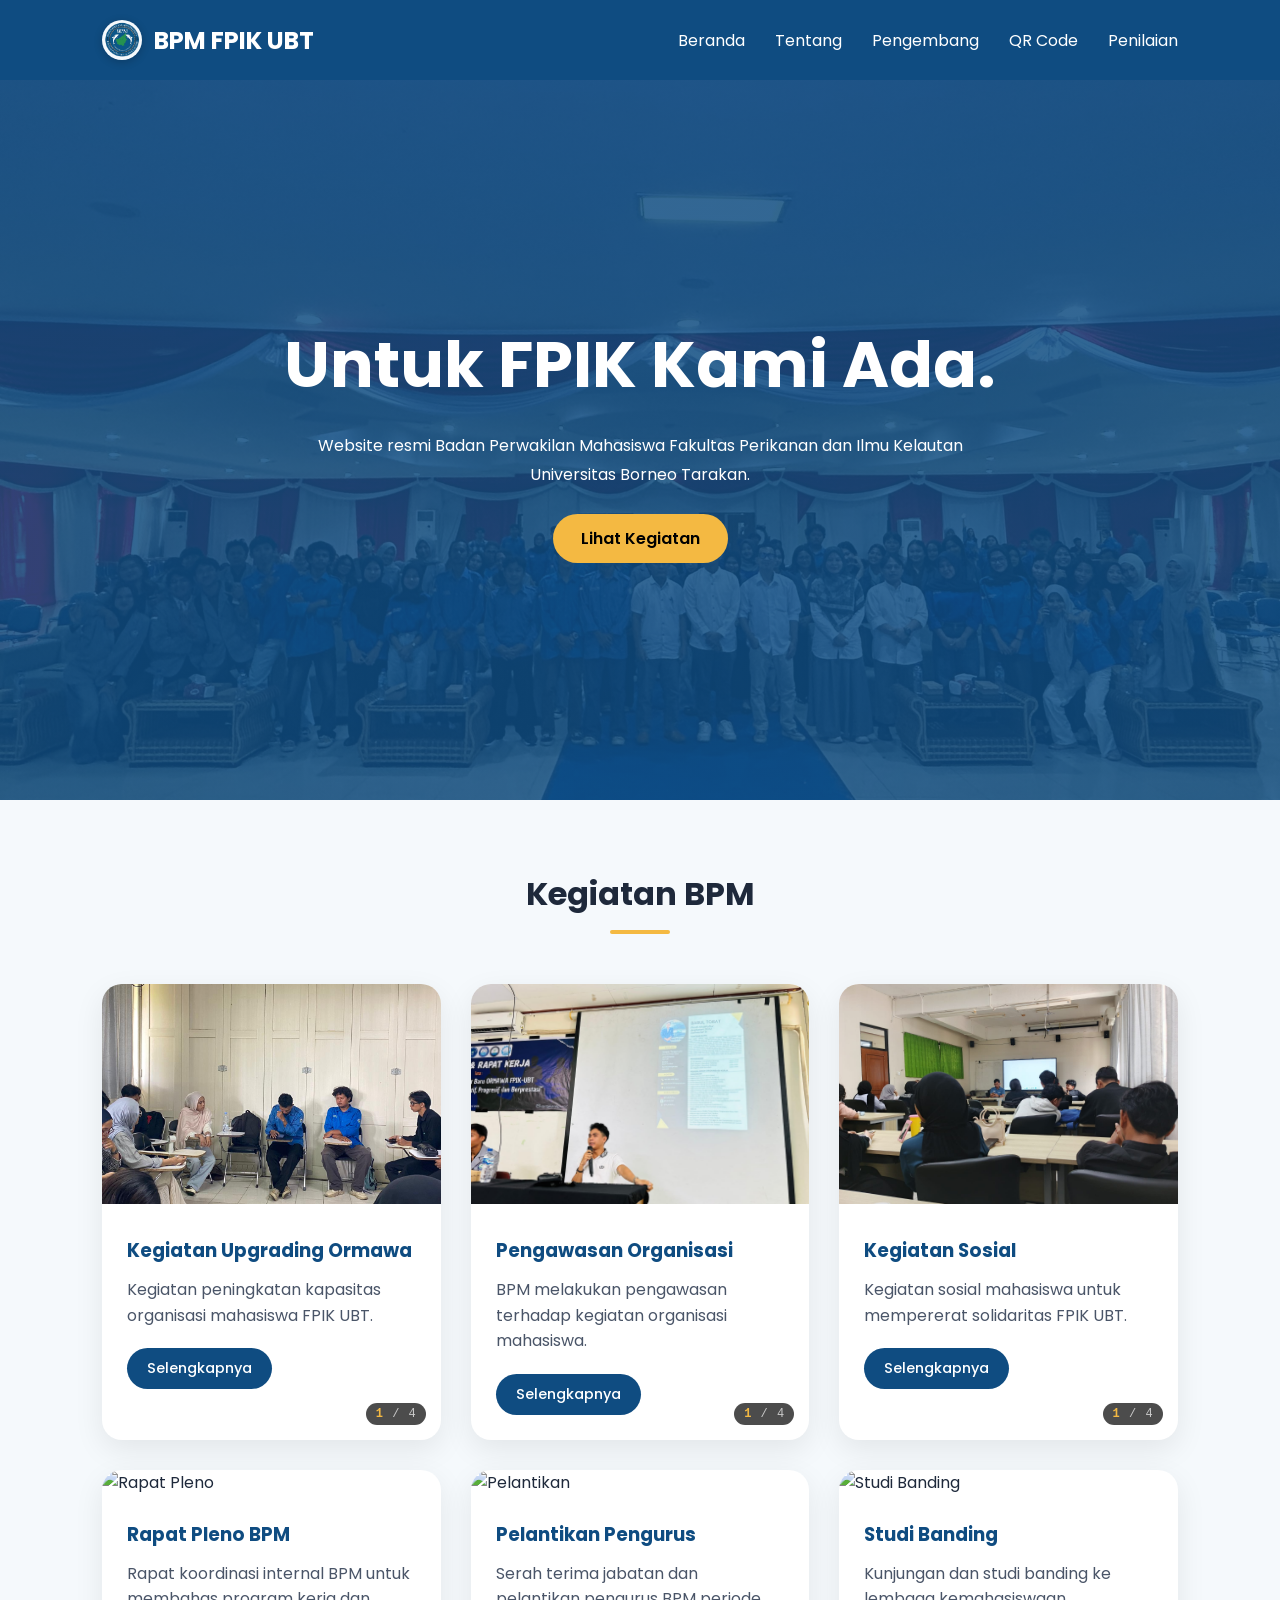
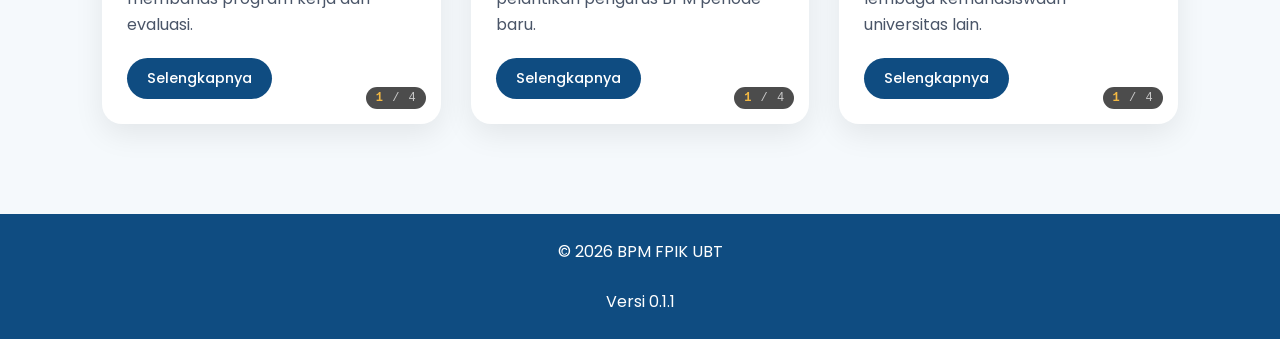
==== index.html @ 693a1daf "Add files via upload" ====
<!DOCTYPE html>
<html lang="id">
<head>
<meta charset="UTF-8">
<meta name="viewport" content="width=device-width, initial-scale=1.0">
<title>BPM FPIK UBT | Beranda</title>
<link rel="stylesheet" href="asset/style.css">
<link rel="stylesheet" href="asset/card-gallery.css">
<link rel="icon" href="image/logo-bpm.png">
<link href="https://fonts.googleapis.com/css2?family=Poppins:wght@300;400;500;600;700&display=swap" rel="stylesheet">
</head>
<body>

<nav class="navbar">
<div class="logo-area">
    <div class="logo-wrapper">
        <div class="logo-icon">
            <img src="asset/image-asset/logo-bpm.png" alt="Logo BPM" onerror="this.src='https://via.placeholder.com/40x40?text=BPM'">
        </div>
        <h1>BPM FPIK UBT</h1>
    </div>
</div>
<div class="nav-menu">
<a href="index.html">Beranda</a>
<a href="html/about.html">Tentang</a>
<a href="html/author.html">Pengembang</a>
<a href="qr-generator.html">QR Code</a>
<a href="html/penilaian.html">Penilaian</a>
</div>
</nav>

<header class="hero">
<div class="hero-content">
<h2>Untuk FPIK Kami Ada.</h2>
<p>Website resmi Badan Perwakilan Mahasiswa Fakultas Perikanan dan Ilmu Kelautan Universitas Borneo Tarakan.</p>
<a href="#kegiatan" class="btn">Lihat Kegiatan</a>
</div>
</header>

<section class="section" id="kegiatan">
<h2 class="section-title">Kegiatan BPM</h2>
<div class="card-container">

<!-- Card 1 - Upgrading Ormawa -->
<div class="gallery-card" data-card-id="0" data-auto-slide="3000">
    <img src="asset/image-asset/mas-kardi-dkk.jpeg" class="card-img" alt="Upgrading" id="card-img-0">
    <div class="card-content">
        <h3>Kegiatan Upgrading Ormawa</h3>
        <p>Kegiatan peningkatan kapasitas organisasi mahasiswa FPIK UBT.</p>
        <div class="image-counter">
            <span class="counter-current" id="counter-current-0">1</span>
            <span class="counter-sep">/</span>
            <span class="counter-total" id="counter-total-0">4</span>
        </div>
        <button class="card-btn" onclick="openModal('aspirasi')">Selengkapnya</button>
    </div>
</div>

<!-- Card 2 - Pengawasan Organisasi -->
<div class="gallery-card" data-card-id="1" data-auto-slide="3000">
    <img src="asset/image-asset/img-pengawasan.jpeg" class="card-img" alt="Pengawasan" id="card-img-1">
    <div class="card-content">
        <h3>Pengawasan Organisasi</h3>
        <p>BPM melakukan pengawasan terhadap kegiatan organisasi mahasiswa.</p>
        <div class="image-counter">
            <span class="counter-current" id="counter-current-1">1</span>
            <span class="counter-sep">/</span>
            <span class="counter-total" id="counter-total-1">4</span>
        </div>
        <button class="card-btn" onclick="openModal('pengawasan')">Selengkapnya</button>
    </div>
</div>

<!-- Card 3 - Kegiatan Sosial -->
<div class="gallery-card" data-card-id="2" data-auto-slide="3000">
    <img src="asset/image-asset/sosial-sop.jpeg" class="card-img" alt="Sosial" id="card-img-2">
    <div class="card-content">
        <h3>Kegiatan Sosial</h3>
        <p>Kegiatan sosial mahasiswa untuk mempererat solidaritas FPIK UBT.</p>
        <div class="image-counter">
            <span class="counter-current" id="counter-current-2">1</span>
            <span class="counter-sep">/</span>
            <span class="counter-total" id="counter-total-2">4</span>
        </div>
        <button class="card-btn" onclick="openModal('sosial')">Selengkapnya</button>
    </div>
</div>

<!-- Card 4 - Rapat Pleno BPM -->
<div class="gallery-card" data-card-id="3" data-auto-slide="3000">
    <img src="https://picsum.photos/id/42/500/300" class="card-img" alt="Rapat Pleno" id="card-img-3">
    <div class="card-content">
        <h3>Rapat Pleno BPM</h3>
        <p>Rapat koordinasi internal BPM untuk membahas program kerja dan evaluasi.</p>
        <div class="image-counter">
            <span class="counter-current" id="counter-current-3">1</span>
            <span class="counter-sep">/</span>
            <span class="counter-total" id="counter-total-3">4</span>
        </div>
        <button class="card-btn" onclick="openModal('rapat')">Selengkapnya</button>
    </div>
</div>

<!-- Card 5 - Pelantikan Pengurus -->
<div class="gallery-card" data-card-id="4" data-auto-slide="3000">
    <img src="https://picsum.photos/id/100/500/300" class="card-img" alt="Pelantikan" id="card-img-4">
    <div class="card-content">
        <h3>Pelantikan Pengurus</h3>
        <p>Serah terima jabatan dan pelantikan pengurus BPM periode baru.</p>
        <div class="image-counter">
            <span class="counter-current" id="counter-current-4">1</span>
            <span class="counter-sep">/</span>
            <span class="counter-total" id="counter-total-4">4</span>
        </div>
        <button class="card-btn" onclick="openModal('pelantikan')">Selengkapnya</button>
    </div>
</div>

<!-- Card 6 - Studi Banding -->
<div class="gallery-card" data-card-id="5" data-auto-slide="3000">
    <img src="https://picsum.photos/id/91/500/300" class="card-img" alt="Studi Banding" id="card-img-5">
    <div class="card-content">
        <h3>Studi Banding</h3>
        <p>Kunjungan dan studi banding ke lembaga kemahasiswaan universitas lain.</p>
        <div class="image-counter">
            <span class="counter-current" id="counter-current-5">1</span>
            <span class="counter-sep">/</span>
            <span class="counter-total" id="counter-total-5">4</span>
        </div>
        <button class="card-btn" onclick="openModal('studi')">Selengkapnya</button>
    </div>
</div>

</div>
</section>

<!-- Modal Popup dengan Gallery -->
<div id="myModal" class="modal">
<div class="modal-content modal-large">
    <span class="close" onclick="closeModal()">&times;</span>
    <div id="modal-body">
        <div class="modal-gallery-container">
            <button class="modal-nav prev" onclick="changeModalImage(-1)">❮</button>
            <img id="modal-main-img" src="" alt="Gallery Image">
            <button class="modal-nav next" onclick="changeModalImage(1)">❯</button>
            <div class="modal-counter">
                <span id="modal-counter-current">1</span> / <span id="modal-counter-total">1</span>
            </div>
            <div class="modal-thumbnails" id="modal-thumbnails"></div>
        </div>
        <div id="modal-description"></div>
    </div>
</div>
</div>

<footer>
<p>© 2026 BPM FPIK UBT</p>
<br><p>Versi 0.1.1</p>
</footer>

<script>
// ========== ARRAY GAMBAR UNTUK SETIAP KEGIATAN ==========
const kegiatanImages = {
    0: {
        title: 'Kegiatan Upgrading Ormawa',
        images: [
            'asset/image-asset/mas-kardi-dkk.jpeg',
            'asset/image-asset/img-pwsn.jpeg',
            'https://picsum.photos/id/20/500/300',
            'https://picsum.photos/id/21/500/300'
        ],
        deskripsi: 'BPM melaksanakan tugas sebagai pengawasan di kegiatan upgrading yang dilaksanakan oleh ormawa BEM FPIK UBT, pada hari Sabtu, 11 April 2026 di ruangan 303 dan 304 lantai 3 FPIK UBT.',
        tujuan: 'Meningkatkan kapasitas, kualitas, dan profesionalisme pengurus ORMAWA FPIK UBT.',
        kontak: 'Email: bpmfpikubt9@gmail.com'
    },
    1: {
        title: 'Pengawasan Organisasi Mahasiswa',
        images: [
            'asset/image-asset/img-pengawasan.jpeg',
            'asset/image-asset/sosial-ra.jpeg',
            'asset/image-asset/upgrading-image.jpeg',
            'asset/image-asset/sosial-sop.jpeg'
        ],
        deskripsi: 'BPM melaksanakan tugasnya sebagai pengawas kebijakan antar ORMAWA, dalam setiap kegiatan sehingga dapat di evaluasi atau memperbaiki kinerja kedepannya (Sukardi, S.Pi., 2026) ',
        tujuan: 'Memastikan transparansi anggaran dan mengawasi program kerja.',
        kontak: 'Email: bpmfpikubt9@gmail.com'
    },
    2: {
        title: 'Kegiatan Sosial Mahasiswa',
        images: [
            'asset/image-asset/sosial-sop.jpeg',
            'asset/image-asset/img-pwsn.jpeg',
            'https://picsum.photos/id/30/500/300',
            'https://picsum.photos/id/31/500/300'
        ],
        deskripsi: 'Kegiatan sosial yang diselenggarakan BPM bersama seluruh elemen FPIK UBT.',
        tujuan: 'Mempererat solidaritas dan kepedulian sosial mahasiswa.',
        kontak: 'Email: bpmfpikubt9@gmail.com'
    },
    3: {
        title: 'Rapat Pleno BPM',
        images: [
            'https://picsum.photos/id/42/500/300',
            'https://picsum.photos/id/43/500/300',
            'https://picsum.photos/id/44/500/300',
            'https://picsum.photos/id/45/500/300'
        ],
        deskripsi: 'Rapat pleno merupakan forum tertinggi BPM yang dihadiri oleh seluruh komisioner.',
        tujuan: 'Membahas program kerja, evaluasi kinerja, dan pengambilan keputusan strategis.',
        kontak: 'Email: bpmfpikubt9@gmail.com'
    },
    4: {
        title: 'Pelantikan Pengurus BPM',
        images: [
            'https://picsum.photos/id/100/500/300',
            'https://picsum.photos/id/101/500/300',
            'https://picsum.photos/id/102/500/300',
            'https://picsum.photos/id/103/500/300'
        ],
        deskripsi: 'Acara serah terima jabatan dan pelantikan pengurus BPM FPIK UBT periode baru.',
        tujuan: 'Resmi menyerahkan amanah kepengurusan dan memperkenalkan pengurus baru.',
        kontak: 'Email: bpmfpikubt9@gmail.com'
    },
    5: {
        title: 'Studi Banding BPM',
        images: [
            'https://picsum.photos/id/91/500/300',
            'https://picsum.photos/id/92/500/300',
            'https://picsum.photos/id/93/500/300',
            'https://picsum.photos/id/94/500/300'
        ],
        deskripsi: 'Kunjungan dan studi banding BPM FPIK UBT ke lembaga kemahasiswaan di universitas lain.',
        tujuan: 'Berbagi pengalaman dan best practice dalam pengelolaan organisasi.',
        kontak: 'Email: bpmfpikubt9@gmail.com'
    }
};

// State untuk setiap card
let currentImageIndex = {0: 0, 1: 0, 2: 0, 3: 0, 4: 0, 5: 0};
let autoSlideIntervals = {0: null, 1: null, 2: null, 3: null, 4: null, 5: null};
let isHovering = {0: false, 1: false, 2: false, 3: false, 4: false, 5: false};

// State untuk modal
let currentModalCardId = 0;
let currentModalImageIndex = 0;

// Inisialisasi counter total
for (let i = 0; i < 6; i++) {
    const totalSpan = document.getElementById(`counter-total-${i}`);
    if (totalSpan && kegiatanImages[i]) {
        totalSpan.textContent = kegiatanImages[i].images.length;
    }
}

// Fungsi mengganti gambar card
function changeCardImage(cardId, direction) {
    const images = kegiatanImages[cardId].images;
    if (!images) return;
    
    if (direction === 'next') {
        currentImageIndex[cardId] = (currentImageIndex[cardId] + 1) % images.length;
    } else {
        currentImageIndex[cardId] = (currentImageIndex[cardId] - 1 + images.length) % images.length;
    }
    
    const imgElement = document.getElementById(`card-img-${cardId}`);
    const counterCurrent = document.getElementById(`counter-current-${cardId}`);
    
    if (imgElement) {
        imgElement.classList.add('card-img-changing');
        setTimeout(() => {
            imgElement.src = images[currentImageIndex[cardId]];
        }, 50);
        setTimeout(() => {
            imgElement.classList.remove('card-img-changing');
        }, 300);
    }
    
    if (counterCurrent) {
        counterCurrent.textContent = currentImageIndex[cardId] + 1;
    }
}

// Fungsi auto slide
function startAutoSlide(cardId) {
    if (autoSlideIntervals[cardId]) clearInterval(autoSlideIntervals[cardId]);
    autoSlideIntervals[cardId] = setInterval(() => {
        if (!isHovering[cardId]) {
            changeCardImage(cardId, 'next');
        }
    }, 3000);
}

function stopAutoSlide(cardId) {
    if (autoSlideIntervals[cardId]) {
        clearInterval(autoSlideIntervals[cardId]);
        autoSlideIntervals[cardId] = null;
    }
}

// Event listener untuk setiap card
document.querySelectorAll('.gallery-card').forEach((card, idx) => {
    let clickTimeout;
    
    // Auto slide saat hover
    card.addEventListener('mouseenter', () => {
        isHovering[idx] = true;
        stopAutoSlide(idx);
        startAutoSlide(idx);
    });
    
    card.addEventListener('mouseleave', () => {
        isHovering[idx] = false;
    });
    
    // Klik untuk ganti gambar manual
    card.addEventListener('click', (e) => {
        if (e.target.classList.contains('card-btn')) return;
        
        const rect = card.getBoundingClientRect();
        const clickX = e.clientX - rect.left;
        const cardWidth = rect.width;
        
        if (clickX < cardWidth / 3) {
            changeCardImage(idx, 'prev');
        } else if (clickX > (cardWidth * 2 / 3)) {
            changeCardImage(idx, 'next');
        } else {
            if (clickTimeout) {
                clearTimeout(clickTimeout);
                clickTimeout = null;
                if (currentImageIndex[idx] !== 0) {
                    currentImageIndex[idx] = 0;
                    const imgElement = document.getElementById(`card-img-${idx}`);
                    const counterCurrent = document.getElementById(`counter-current-${idx}`);
                    if (imgElement) {
                        imgElement.classList.add('card-img-changing');
                        setTimeout(() => {
                            imgElement.src = kegiatanImages[idx].images[0];
                        }, 50);
                        setTimeout(() => {
                            imgElement.classList.remove('card-img-changing');
                        }, 300);
                    }
                    if (counterCurrent) counterCurrent.textContent = '1';
                }
            } else {
                clickTimeout = setTimeout(() => { clickTimeout = null; }, 250);
            }
        }
    });
    
    // Start auto slide
    startAutoSlide(idx);
});

// ========== FUNGSI MODAL DENGAN GALLERY ==========
let currentModalData = null;

function openModal(type) {
    let cardId = -1;
    if (type === 'aspirasi') cardId = 0;
    else if (type === 'pengawasan') cardId = 1;
    else if (type === 'sosial') cardId = 2;
    else if (type === 'rapat') cardId = 3;
    else if (type === 'pelantikan') cardId = 4;
    else if (type === 'studi') cardId = 5;
    
    if (cardId === -1) return;
    
    currentModalCardId = cardId;
    currentModalData = kegiatanImages[cardId];
    currentModalImageIndex = currentImageIndex[cardId];
    
    updateModalContent();
    
    const modal = document.getElementById("myModal");
    modal.style.display = "block";
    document.body.style.overflow = "hidden";
}

function updateModalContent() {
    if (!currentModalData) return;
    
    const mainImg = document.getElementById('modal-main-img'); 
    const counterCurrent = document.getElementById('modal-counter-current');
    const counterTotal = document.getElementById('modal-counter-total');
    const descriptionDiv = document.getElementById('modal-description');
    const thumbnailsDiv = document.getElementById('modal-thumbnails');
    
    // Update gambar utama
    mainImg.src = currentModalData.images[currentModalImageIndex];
    
    // Update counter
    counterCurrent.textContent = currentModalImageIndex + 1;
    counterTotal.textContent = currentModalData.images.length;
    
    // Update deskripsi
    descriptionDiv.innerHTML = `
        <h2 style="color:#0F4C81; margin-bottom:20px;">${currentModalData.title}</h2>
        <h3 style="color:#1B9AAA; margin-bottom:10px;">Deskripsi Kegiatan</h3>
        <p style="line-height:1.8; margin-bottom:20px;">${currentModalData.deskripsi}</p>
        <h3 style="color:#1B9AAA; margin-bottom:10px;">Tujuan Kegiatan</h3>
        <p style="line-height:1.8; margin-bottom:20px;">${currentModalData.tujuan}</p>
        <h3 style="color:#1B9AAA; margin-bottom:10px;">Kontak</h3>
        <p>${currentModalData.kontak}</p>
    `;
    
    // Update thumbnails
    thumbnailsDiv.innerHTML = '';
    currentModalData.images.forEach((img, idx) => {
        const thumb = document.createElement('img');
        thumb.src = img;
        thumb.classList.add('modal-thumb');
        if (idx === currentModalImageIndex) thumb.classList.add('active');
        thumb.onclick = () => {
            currentModalImageIndex = idx;
            updateModalContent();
        };
        thumbnailsDiv.appendChild(thumb);
    });
}

function changeModalImage(direction) {
    if (!currentModalData) return;
    
    currentModalImageIndex = (currentModalImageIndex + direction + currentModalData.images.length) % currentModalData.images.length;
    updateModalContent();
}

function closeModal() {
    const modal = document.getElementById("myModal");
    modal.style.display = "none";
    document.body.style.overflow = "auto";
}

window.onclick = function(event) {
    const modal = document.getElementById("myModal");
    if (event.target == modal) closeModal();
}
document.addEventListener('keydown', function(event) {
    if (event.key === "Escape") closeModal();
    if (event.key === "ArrowLeft" && document.getElementById("myModal").style.display === "block") {
        changeModalImage(-1);
    }
    if (event.key === "ArrowRight" && document.getElementById("myModal").style.display === "block") {
        changeModalImage(1);
    }
});
</script>
</body>
</html>
---- asset/style.css ----
:root {
    --primary: #0F4C81;
    --secondary: #1B9AAA;
    --accent: #F4B942;
    --background: #F5F9FC;
    --text: #1E293B;
}

* {
    margin: 0;
    padding: 0;
    box-sizing: border-box;
}

html {
    scroll-behavior: smooth;
}

body {
    font-family: 'Poppins', sans-serif;
    background: var(--background);
    color: var(--text);
}

/* ========== NAVBAR STYLES ========== */
.navbar {
    background: var(--primary);
    display: flex;
    justify-content: space-between;
    align-items: center;
    padding: 20px 8%;
    color: white;
    flex-wrap: wrap;
    gap: 15px;
}

/* Logo Navbar Styles */
.logo-wrapper {
    display: flex;
    align-items: center;
    gap: 12px;
}

.logo-icon {
    width: 40px;
    height: 40px;
    background: linear-gradient(135deg, var(--background), var(--background));
    border-radius: 50%;
    display: flex;
    align-items: center;
    justify-content: center;
    font-size: 22px;
    font-weight: bold;
    color: var(--primary);
    box-shadow: 0 2px 8px rgba(0,0,0,0.2);
    transition: transform 0.3s;
    overflow: hidden;
}

.logo-icon img {
    width: 100%;
    height: 100%;
    object-fit: cover;
}

.logo-wrapper:hover .logo-icon {
    transform: scale(1.05);
}

.logo-area {
    display: flex;
    align-items: center;
}

.navbar-logo {
    display: flex;
    align-items: center;
    gap: 12px;
}

.navbar-logo .logo-icon {
    width: 40px;
    height: 40px;
    background: linear-gradient(135deg, var(--background), #ffffff);
    border-radius: 50%;
    display: flex;
    align-items: center;
    justify-content: center;
    overflow: hidden;
}

.navbar-logo .logo-icon img {
    width: 100%;
    height: 100%;
    object-fit: cover;
}

.navbar-logo h1 {
    font-size: 1.5rem;
    margin: 0;
}

.logo-area h1, .navbar h1 {
    font-size: 1.5rem;
}

.nav-menu {
    display: flex;
    gap: 10px;
    flex-wrap: wrap;
}

.nav-menu a {
    color: white;
    text-decoration: none;
    margin-left: 20px;
    transition: color 0.3s;
}

.nav-menu a:hover {
    color: var(--accent);
}

/* ========== HERO STYLES ========== */
.hero {
    min-height: 80vh;
    display: flex;
    justify-content: center;
    align-items: center;
    text-align: center;
    background: linear-gradient(rgba(15, 76, 129, 0.85), rgba(15, 76, 129, 0.85)), url('image-asset/bg-index.jpeg');
    background-size: cover;
    background-position: center;
    color: white;
    padding: 40px 20px;
}

.hero-content h2 {
    font-size: 3rem;
    margin-bottom: 20px;
}

@media (min-width: 768px) {
    .hero-content h2 {
        font-size: 4rem;
    }
}

.hero-content p {
    max-width: 700px;
    line-height: 1.8;
    margin: 0 auto;
}

.btn {
    display: inline-block;
    margin-top: 25px;
    background: var(--accent);
    padding: 12px 28px;
    border-radius: 40px;
    text-decoration: none;
    color: black;
    font-weight: 600;
    transition: all 0.3s;
}

.btn:hover {
    background: #e0a82b;
    transform: scale(1.05);
}

/* ========== SECTION STYLES ========== */
.section {
    padding: 70px 8%;
}

.section-title {
    text-align: center;
    margin-bottom: 50px;
    font-size: 2rem;
    position: relative;
}

.section-title::after {
    content: '';
    display: block;
    width: 60px;
    height: 4px;
    background: var(--accent);
    margin: 12px auto 0;
    border-radius: 4px;
}

/* ========== CARD CONTAINER ========== */
.card-container {
    display: grid;
    grid-template-columns: repeat(auto-fit, minmax(300px, 1fr));
    gap: 30px;
}

/* ========== CARD DASAR (UNTUK SEMUA CARD) ========== */
.card {
    background: white;
    border-radius: 20px;
    overflow: hidden;
    box-shadow: 0 10px 30px rgba(0, 0, 0, 0.08);
    transition: all 0.3s ease;
}

.card:hover {
    transform: translateY(-5px);
    box-shadow: 0 20px 35px rgba(0, 0, 0, 0.12);
}

.card-content {
    padding: 25px;
}

.card-content h3 {
    margin-bottom: 12px;
    color: var(--primary);
}

.card-content p {
    margin-bottom: 20px;
    line-height: 1.6;
    color: #4a5568;
}

/* ========== FOOTER STYLES ========== */
footer {
    background: var(--primary);
    color: white;
    text-align: center;
    padding: 25px;
    margin-top: 20px;
}

/* ========== RESPONSIVE ========== */
@media (max-width: 768px) {
    .navbar {
        flex-direction: column;
        text-align: center;
        padding: 15px 5%;
    }
    
    .nav-menu a {
        margin: 0 12px;
    }
    
    .section {
        padding: 50px 5%;
    }
    
    .section-title {
        font-size: 1.8rem;
    }
    
    .card-container {
        gap: 20px;
    }
}

/* ========== MODAL STYLES ========== */
.modal {
    display: none;
    position: fixed;
    z-index: 1000;
    left: 0;
    top: 0;
    width: 100%;
    height: 100%;
    background-color: rgba(0,0,0,0.7);
    animation: fadeIn 0.3s;
}

@keyframes fadeIn {
    from { opacity: 0; }
    to { opacity: 1; }
}

.modal-content {
    background-color: white;
    margin: 3% auto;
    padding: 0;
    width: 90%;
    max-width: 800px;
    max-height: 85vh;
    border-radius: 20px;
    box-shadow: 0 20px 40px rgba(0,0,0,0.3);
    animation: slideDown 0.3s;
    overflow-y: auto;
    position: relative;
}

@keyframes slideDown {
    from {
        transform: translateY(-50px);
        opacity: 0;
    }
    to {
        transform: translateY(0);
        opacity: 1;
    }
}

.close {
    position: sticky;
    top: 10px;
    right: 20px;
    float: right;
    font-size: 35px;
    font-weight: bold;
    cursor: pointer;
    color: #666;
    background: white;
    width: 35px;
    height: 35px;
    display: flex;
    align-items: center;
    justify-content: center;
    border-radius: 50%;
    margin: 10px 15px 0 0;
    transition: all 0.3s;
    z-index: 1001;
}

.close:hover { 
    color: red;
    transform: scale(1.1);
}

#modal-body, #member-modal-body {
    padding: 20px 30px 30px 30px;
    max-height: calc(85vh - 50px);
    overflow-y: auto;
}

#modal-body h2, #member-modal-body h2 {
    font-size: 1.8rem;
    border-bottom: 3px solid var(--accent);
    padding-bottom: 10px;
    margin-bottom: 20px;
}

#modal-body h3, #member-modal-body h3 {
    margin-top: 20px;
    margin-bottom: 10px;
}

#modal-body ul, #modal-body p,
#member-modal-body ul, #member-modal-body p {
    font-size: 0.95rem;
    line-height: 1.7;
}

#modal-body ul, #member-modal-body ul {
    margin-left: 20px;
    margin-bottom: 20px;
}

/* Scrollbar styling */
#modal-body::-webkit-scrollbar,
#member-modal-body::-webkit-scrollbar {
    width: 8px;
}

#modal-body::-webkit-scrollbar-track,
#member-modal-body::-webkit-scrollbar-track {
    background: #f1f1f1;
    border-radius: 10px;
}

#modal-body::-webkit-scrollbar-thumb,
#member-modal-body::-webkit-scrollbar-thumb {
    background: var(--primary);
    border-radius: 10px;
}

#modal-body::-webkit-scrollbar-thumb:hover,
#member-modal-body::-webkit-scrollbar-thumb:hover {
    background: var(--secondary);
}

@media (max-width: 768px) {
    .modal-content {
        width: 95%;
        margin: 10% auto;
    }
    
    #modal-body, #member-modal-body {
        padding: 15px 20px 20px 20px;
    }
    
    #modal-body h2, #member-modal-body h2 {
        font-size: 1.4rem;
    }
}
---- asset/card-gallery.css ----
/* ========== CARD GALLERY STYLES (KHUSUS INDEX.HTML) ========== */
/* Hanya berlaku untuk card yang memiliki class .gallery-card */
.gallery-card {
    position: relative;
    overflow: hidden;
    cursor: pointer;
    background: white;
    border-radius: 20px;
    overflow: hidden;
    box-shadow: 0 10px 30px rgba(0, 0, 0, 0.08);
    transition: all 0.3s ease;
}

.gallery-card:hover {
    transform: translateY(-8px);
    box-shadow: 0 20px 35px rgba(0, 0, 0, 0.12);
}

.gallery-card .card-img {
    width: 100%;
    height: 220px;
    object-fit: cover;
    transition: transform 0.4s ease, opacity 0.3s ease;
}

/* Efek hover zoom */
.gallery-card:hover .card-img {
    transform: scale(1.05);
}

/* Animasi saat ganti gambar */
.card-img-changing {
    animation: imageSlide 0.3s ease-in-out;
}

@keyframes imageSlide {
    0% { 
        opacity: 0.5; 
        transform: scale(0.95);
    }
    100% { 
        opacity: 1; 
        transform: scale(1);
    }
}

/* Counter indikator gambar */
.image-counter {
    position: absolute;
    bottom: 15px;
    right: 15px;
    background: rgba(0,0,0,0.7);
    backdrop-filter: blur(4px);
    padding: 4px 10px;
    border-radius: 30px;
    font-size: 12px;
    font-weight: 500;
    color: white;
    z-index: 10;
    font-family: monospace;
}

.counter-current {
    color: var(--accent);
    font-weight: bold;
}

.counter-sep {
    margin: 0 2px;
    opacity: 0.7;
}

.counter-total {
    opacity: 0.7;
}

/* Tooltip indikator area klik */
.gallery-card::before {
    content: '◀  Klik kiri/kanan untuk ganti gambar  ▶';
    position: absolute;
    bottom: 60px;
    left: 50%;
    transform: translateX(-50%);
    background: rgba(0,0,0,0.75);
    color: white;
    font-size: 10px;
    padding: 5px 12px;
    border-radius: 20px;
    opacity: 0;
    transition: opacity 0.3s;
    pointer-events: none;
    z-index: 10;
    white-space: nowrap;
    font-family: 'Poppins', sans-serif;
}

.gallery-card:hover::before {
    opacity: 1;
}

/* Button untuk gallery card */
.gallery-card .card-btn {
    cursor: pointer;
    border: none;
    font-family: 'Poppins', sans-serif;
    font-weight: 500;
    display: inline-block;
    background: var(--primary);
    color: white;
    padding: 10px 20px;
    border-radius: 30px;
    text-decoration: none;
    font-size: 0.9rem;
    transition: all 0.3s;
}

.gallery-card .card-btn:hover {
    background: var(--secondary);
    transform: translateY(-2px);
}

/* Responsive */
@media (max-width: 768px) {
    .gallery-card::before {
        content: '◀  Ketuk tepi kiri/kanan untuk ganti gambar  ▶';
        font-size: 8px;
        white-space: nowrap;
        bottom: 50px;
    }
    
    .image-counter {
        padding: 3px 8px;
        font-size: 10px;
    }
}

/* ========== MODAL LARGE WITH GALLERY ========== */
.modal-large {
    max-width: 900px !important;
}

.modal-gallery-container {
    position: relative;
    margin-bottom: 20px;
}

#modal-main-img {
    width: 100%;
    height: 400px;
    object-fit: cover;
    border-radius: 12px;
}

.modal-nav {
    position: absolute;
    top: 50%;
    transform: translateY(-50%);
    background: rgba(0,0,0,0.6);
    color: white;
    border: none;
    font-size: 30px;
    padding: 10px 15px;
    cursor: pointer;
    border-radius: 50%;
    transition: all 0.3s;
    z-index: 10;
}

.modal-nav:hover {
    background: var(--primary);
}

.modal-nav.prev {
    left: 10px;
}

.modal-nav.next {
    right: 10px;
}

.modal-counter {
    position: absolute;
    bottom: 15px;
    right: 15px;
    background: rgba(0,0,0,0.7);
    padding: 5px 12px;
    border-radius: 20px;
    color: white;
    font-size: 14px;
    font-family: monospace;
}

.modal-thumbnails {
    display: flex;
    gap: 10px;
    margin-top: 15px;
    overflow-x: auto;
    padding-bottom: 5px;
}

.modal-thumb {
    width: 80px;
    height: 60px;
    object-fit: cover;
    border-radius: 8px;
    cursor: pointer;
    opacity: 0.6;
    transition: all 0.3s;
    border: 2px solid transparent;
}

.modal-thumb:hover {
    opacity: 0.8;
    transform: scale(1.05);
}

.modal-thumb.active {
    opacity: 1;
    border-color: var(--accent);
    transform: scale(1.05);
}

/* Responsive */
@media (max-width: 768px) {
    #modal-main-img {
        height: 250px;
    }
    
    .modal-nav {
        font-size: 20px;
        padding: 5px 10px;
    }
    
    .modal-thumb {
        width: 60px;
        height: 45px;
    }
}

/* Hover efek untuk card */
.gallery-card {
    transition: all 0.3s ease;
}

.gallery-card:hover {
    transform: translateY(-8px);
    box-shadow: 0 20px 35px rgba(0, 0, 0, 0.15);
}

.gallery-card:hover .card-img {
    transform: scale(1.02);
}
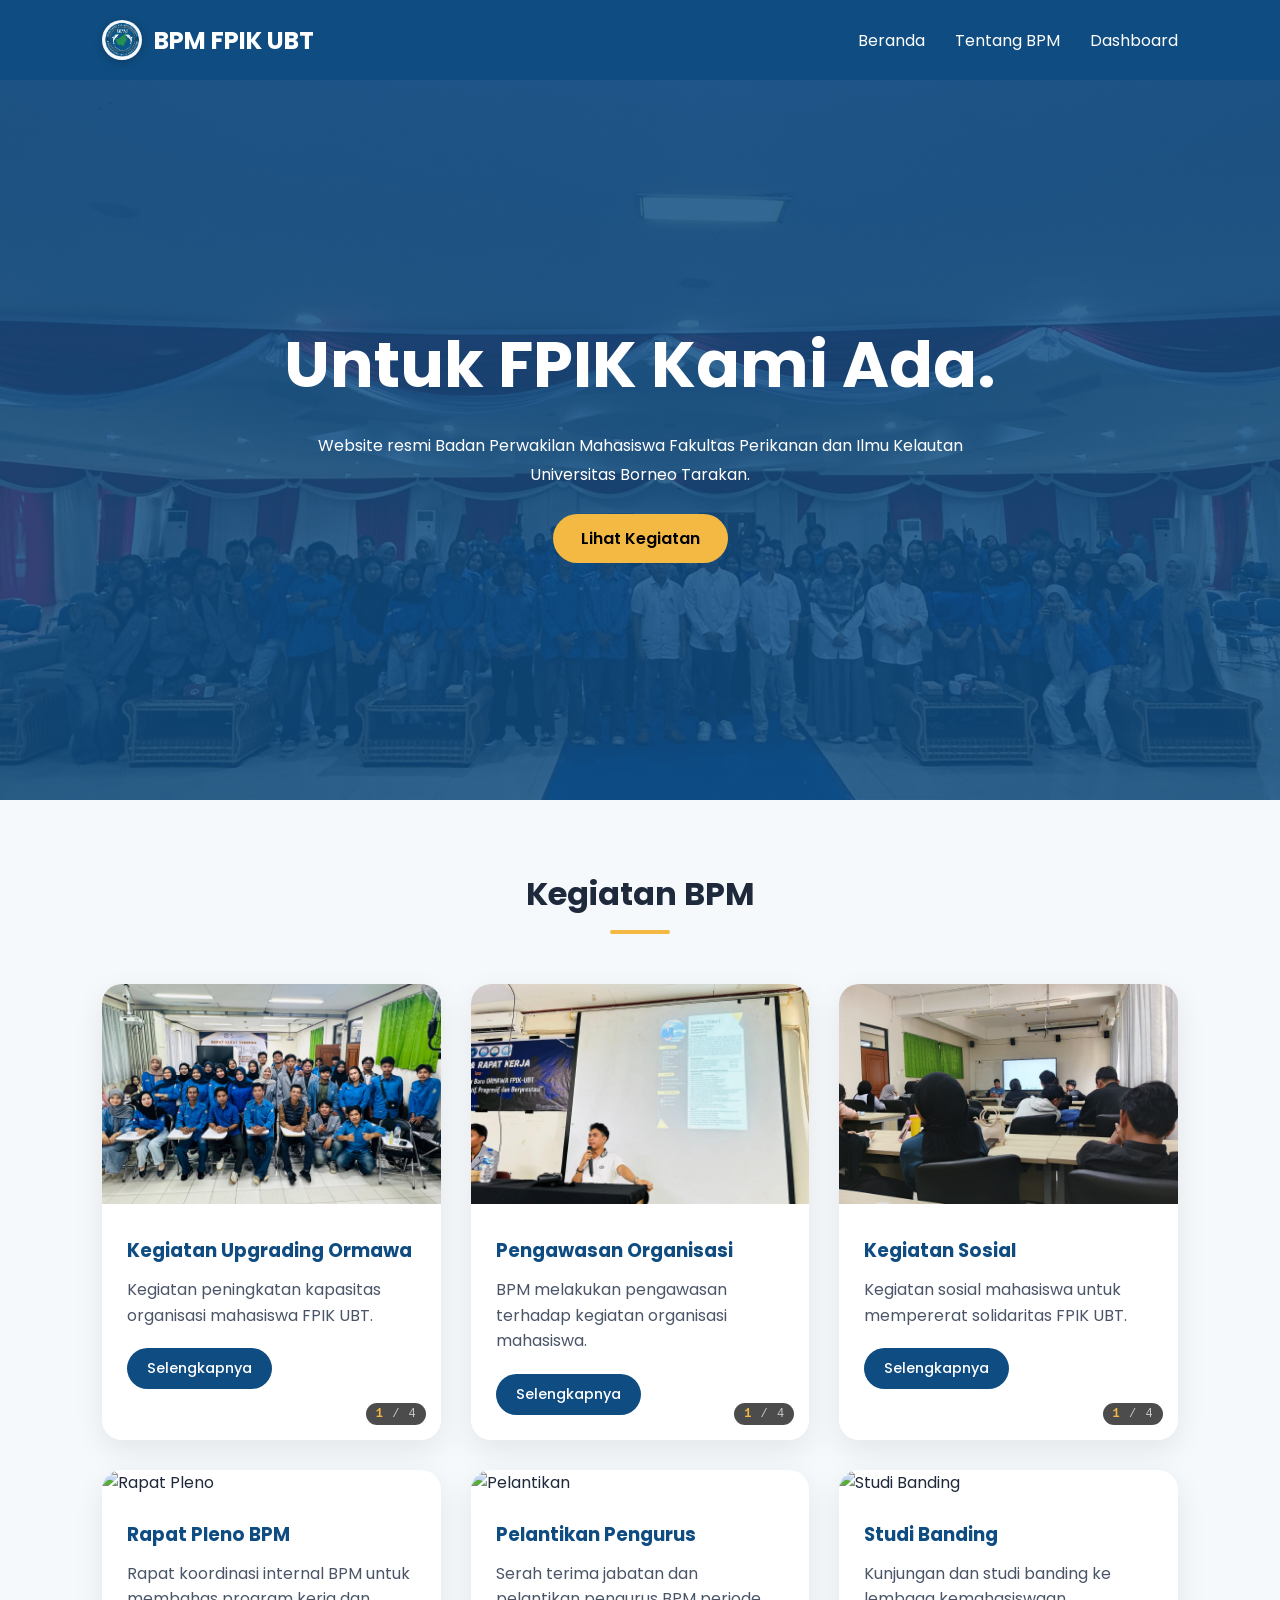
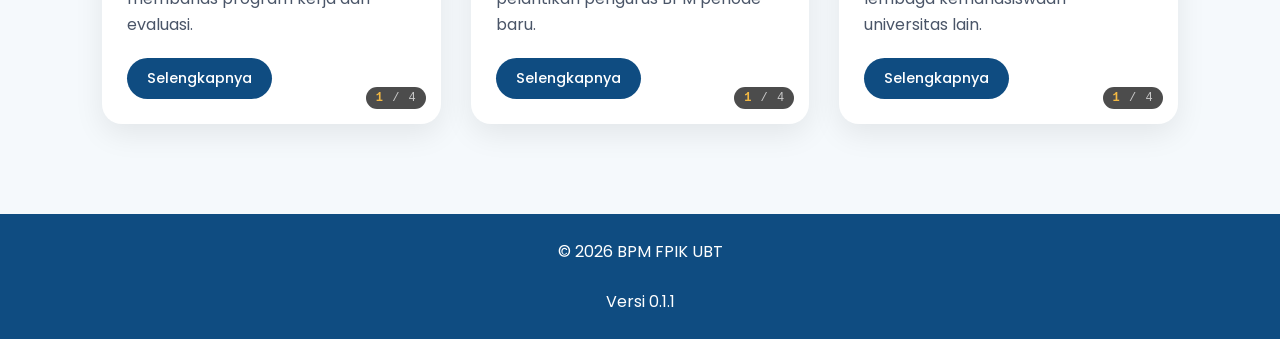
==== commit 609755b7: "Add files via upload" ====
--- a/index.html
+++ b/index.html
@@ -22,10 +22,8 @@
 </div>
 <div class="nav-menu">
 <a href="index.html">Beranda</a>
-<a href="html/about.html">Tentang</a>
-<a href="html/author.html">Pengembang</a>
-<a href="qr-generator.html">QR Code</a>
-<a href="html/penilaian.html">Penilaian</a>
+<a href="html/about.html">Tentang BPM</a>
+<a href="../html/dashboard/dashboard.html">Dashboard</a>
 </div>
 </nav>
 
@@ -43,7 +41,7 @@
 
 <!-- Card 1 - Upgrading Ormawa -->
 <div class="gallery-card" data-card-id="0" data-auto-slide="3000">
-    <img src="asset/image-asset/mas-kardi-dkk.jpeg" class="card-img" alt="Upgrading" id="card-img-0">
+    <img src="asset/image-asset/rapat-senat.jpeg" class="card-img" alt="Upgrading" id="card-img-0">
     <div class="card-content">
         <h3>Kegiatan Upgrading Ormawa</h3>
         <p>Kegiatan peningkatan kapasitas organisasi mahasiswa FPIK UBT.</p>
@@ -164,10 +162,10 @@
     0: {
         title: 'Kegiatan Upgrading Ormawa',
         images: [
-            'asset/image-asset/mas-kardi-dkk.jpeg',
             'asset/image-asset/img-pwsn.jpeg',
-            'https://picsum.photos/id/20/500/300',
-            'https://picsum.photos/id/21/500/300'
+            'asset/image-asset/upgrading-image.jpeg',
+            'asset/image-asset/pemateri-jjn.jpg',
+            'asset/image-asset/foto-si-tiker.jpeg'
         ],
         deskripsi: 'BPM melaksanakan tugas sebagai pengawasan di kegiatan upgrading yang dilaksanakan oleh ormawa BEM FPIK UBT, pada hari Sabtu, 11 April 2026 di ruangan 303 dan 304 lantai 3 FPIK UBT.',
         tujuan: 'Meningkatkan kapasitas, kualitas, dan profesionalisme pengurus ORMAWA FPIK UBT.',
@@ -188,7 +186,7 @@
     2: {
         title: 'Kegiatan Sosial Mahasiswa',
         images: [
-            'asset/image-asset/sosial-sop.jpeg',
+            'asset/image-asset/akua-ks.jpeg',
             'asset/image-asset/img-pwsn.jpeg',
             'https://picsum.photos/id/30/500/300',
             'https://picsum.photos/id/31/500/300'
@@ -210,9 +208,9 @@
         kontak: 'Email: bpmfpikubt9@gmail.com'
     },
     4: {
-        title: 'Pelantikan Pengurus BPM',
-        images: [
-            'https://picsum.photos/id/100/500/300',
+        title: 'Pelantikan Pengurus ORMAWA 2025-2026',
+        images: [
+            'asset/image-asset/akua-pl15.jpeg',
             'https://picsum.photos/id/101/500/300',
             'https://picsum.photos/id/102/500/300',
             'https://picsum.photos/id/103/500/300'
--- a/asset/style.css
+++ b/asset/style.css
@@ -234,6 +234,130 @@
     text-align: center;
     padding: 25px;
     margin-top: 20px;
+}
+
+/* ========== DROPDOWN MENU STYLES ========== */
+.nav-menu {
+    display: flex;
+    gap: 10px;
+    flex-wrap: wrap;
+    align-items: center;
+}
+
+.nav-menu a {
+    color: white;
+    text-decoration: none;
+    margin-left: 20px;
+    transition: color 0.3s;
+}
+
+.nav-menu a:hover {
+    color: var(--accent);
+}
+
+/* Dropdown container */
+.dropdown {
+    position: relative;
+    display: inline-block;
+}
+
+/* Dropdown button */
+.dropbtn {
+    background: transparent;
+    color: white;
+    padding: 0;
+    font-size: 1rem;
+    font-family: 'Poppins', sans-serif;
+    font-weight: 400;
+    border: none;
+    cursor: pointer;
+    margin-left: 20px;
+    transition: color 0.3s;
+}
+
+.dropbtn:hover {
+    color: var(--accent);
+}
+
+/* Dropdown content (hidden by default) */
+.dropdown-content {
+    display: none;
+    position: absolute;
+    background-color: white;
+    min-width: 200px;
+    box-shadow: 0 8px 16px rgba(0,0,0,0.2);
+    border-radius: 12px;
+    z-index: 1;
+    right: 0;
+    top: 100%;
+    margin-top: 10px;
+    overflow: hidden;
+}
+
+/* Dropdown links */
+.dropdown-content a {
+    color: var(--text);
+    padding: 12px 20px;
+    text-decoration: none;
+    display: block;
+    text-align: left;
+    margin: 0;
+    transition: all 0.2s;
+    border-bottom: 1px solid #eef2f7;
+}
+
+.dropdown-content a:last-child {
+    border-bottom: none;
+}
+
+.dropdown-content a:hover {
+    background-color: var(--background);
+    color: var(--primary);
+}
+
+/* Show dropdown on hover */
+.dropdown:hover .dropdown-content {
+    display: block;
+}
+
+/* Tambahan icon untuk dropdown */
+.dropbtn::after {
+    content: " ▼";
+    font-size: 10px;
+}
+
+/* Responsive dropdown */
+@media (max-width: 768px) {
+    .dropdown-content {
+        position: static;
+        box-shadow: none;
+        background: transparent;
+        margin-top: 5px;
+    }
+    
+    .dropdown-content a {
+        color: white;
+        padding: 8px 15px;
+        border-bottom: 1px solid rgba(255,255,255,0.2);
+    }
+    
+    .dropdown-content a:hover {
+        background: rgba(255,255,255,0.1);
+        color: var(--accent);
+    }
+    
+    .dropbtn::after {
+        content: " ▼";
+    }
+    
+    .dropdown:hover .dropdown-content {
+        display: none;
+    }
+    
+    /* Untuk mobile, dropdown aktif saat klik */
+    .dropdown.active .dropdown-content {
+        display: block;
+    }
 }
 
 /* ========== RESPONSIVE ========== */
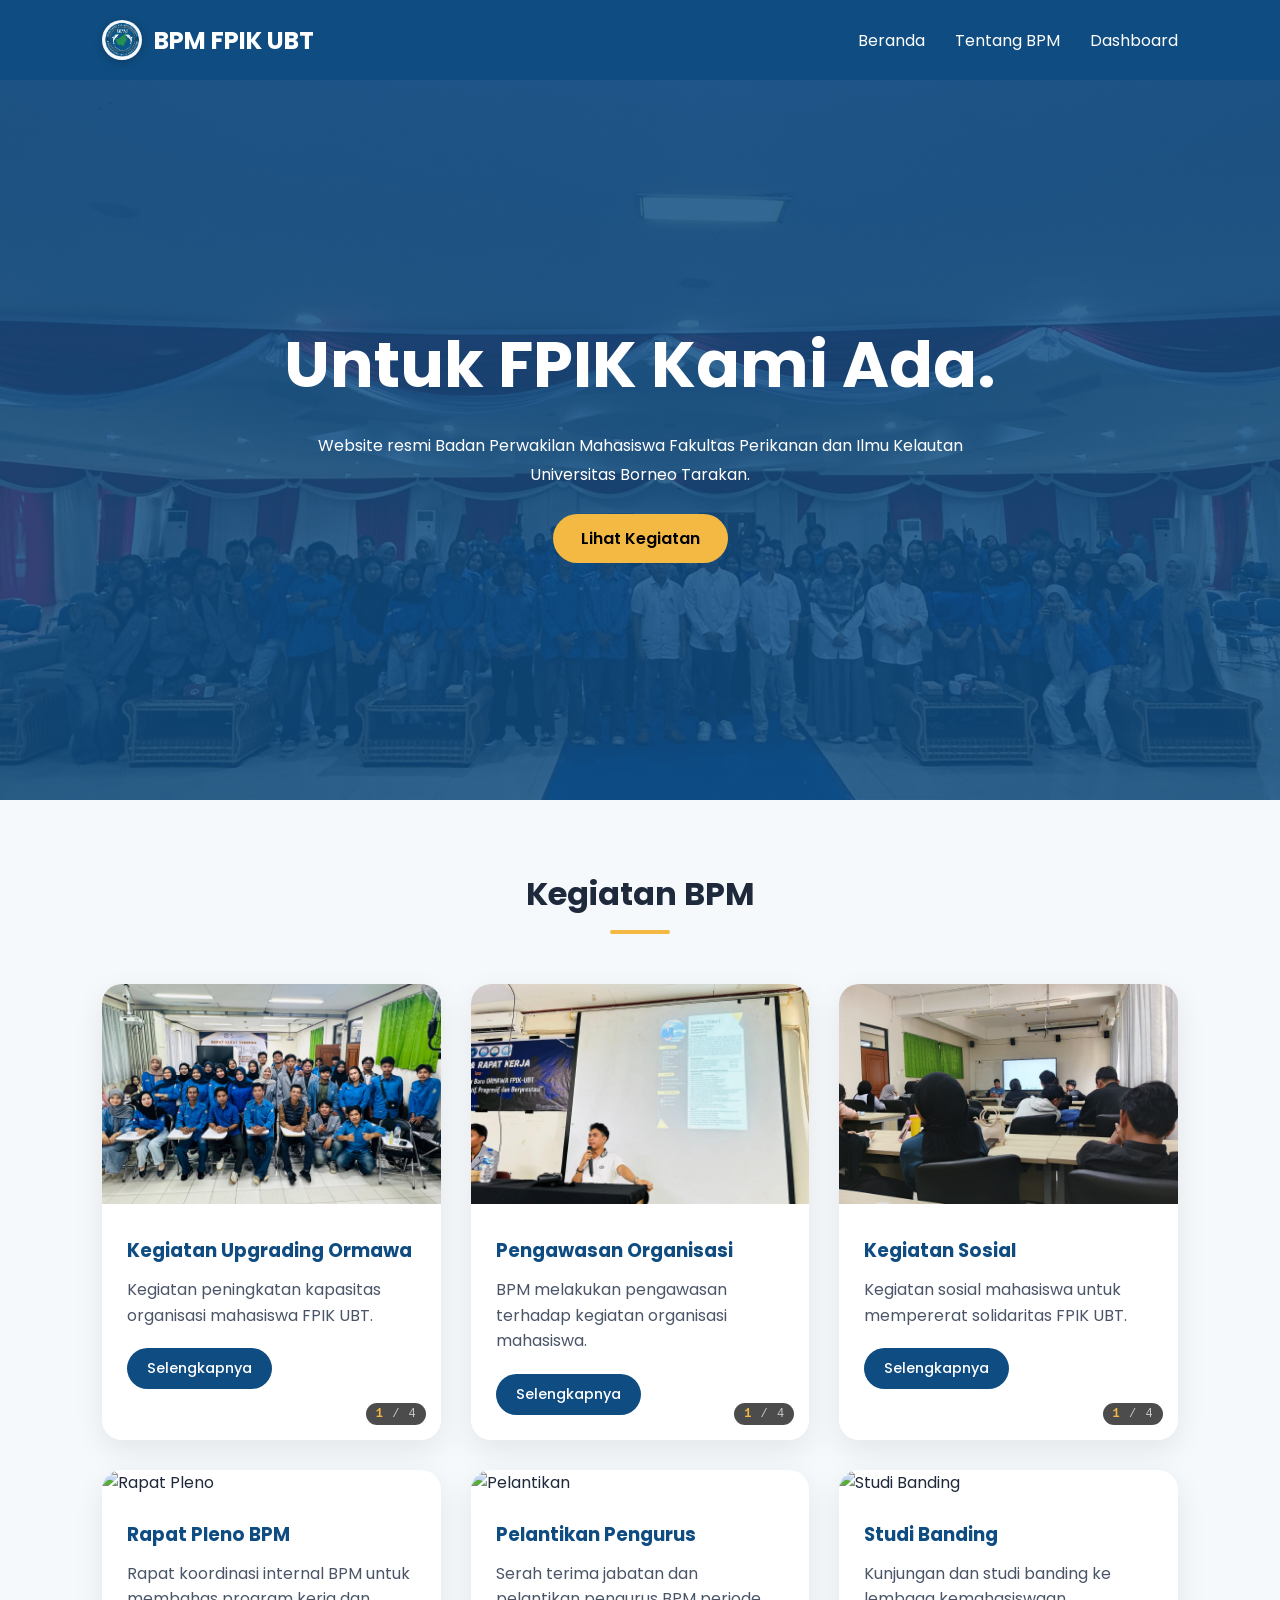
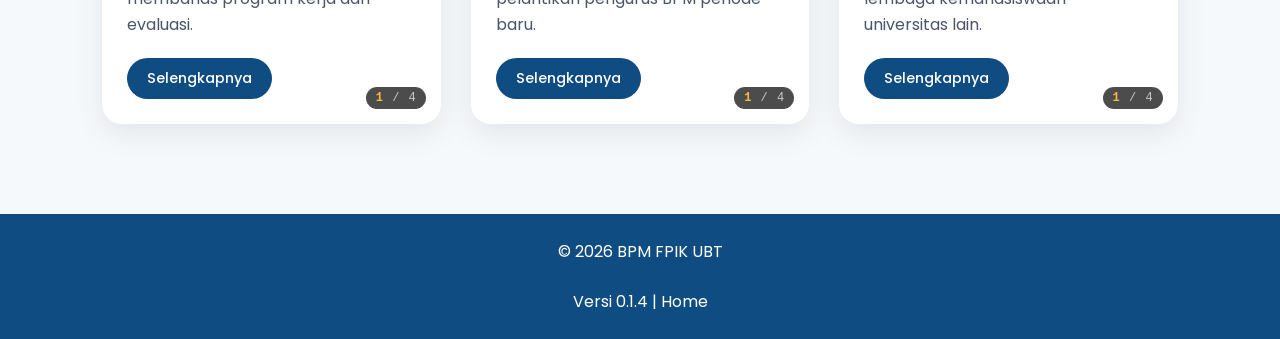
==== commit 000524c6: "Add files via upload" ====
--- a/index.html
+++ b/index.html
@@ -21,9 +21,9 @@
     </div>
 </div>
 <div class="nav-menu">
-<a href="index.html">Beranda</a>
+<a href="../index.html">Beranda</a>
 <a href="html/about.html">Tentang BPM</a>
-<a href="../html/dashboard/dashboard.html">Dashboard</a>
+<a href="html/dashboard/dashboard.html">Dashboard</a>
 </div>
 </nav>
 
@@ -153,7 +153,7 @@
 
 <footer>
 <p>© 2026 BPM FPIK UBT</p>
-<br><p>Versi 0.1.1</p>
+<br><p>Versi 0.1.4 | Home</p>
 </footer>
 
 <script>
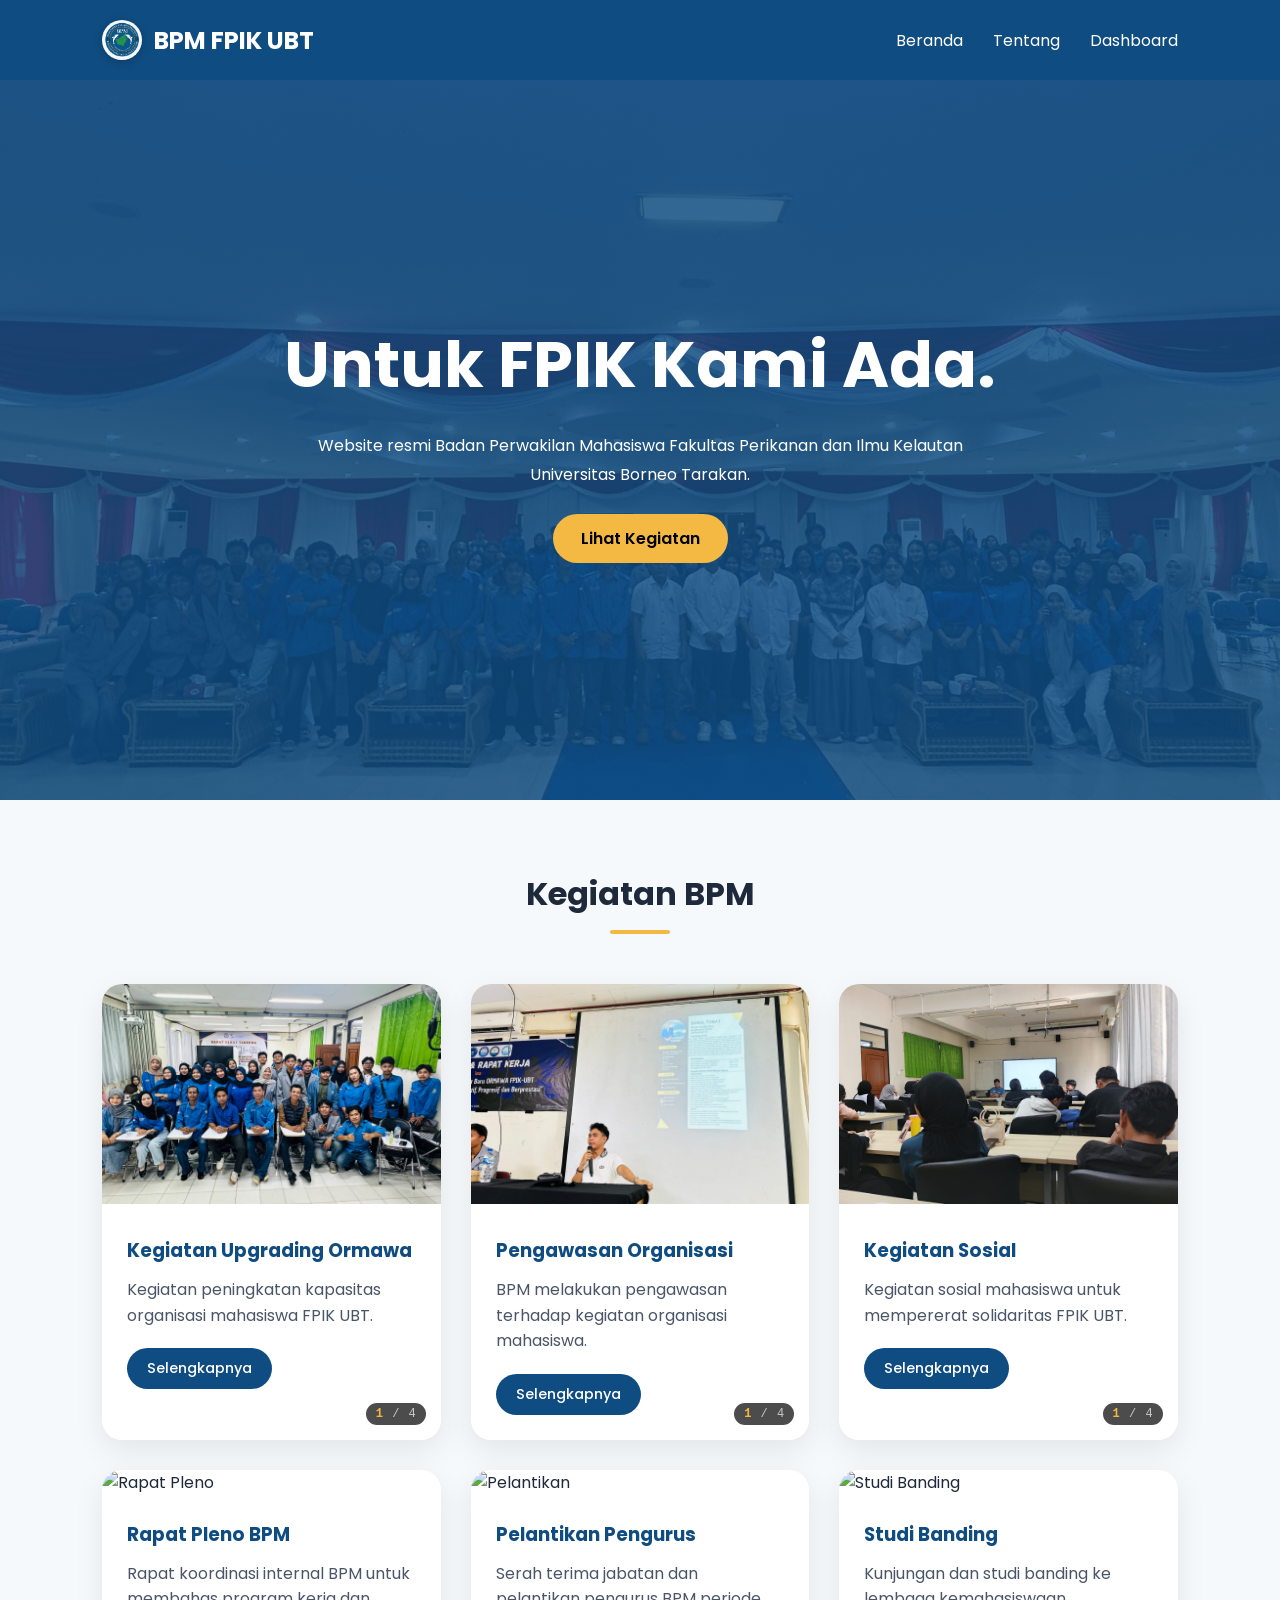
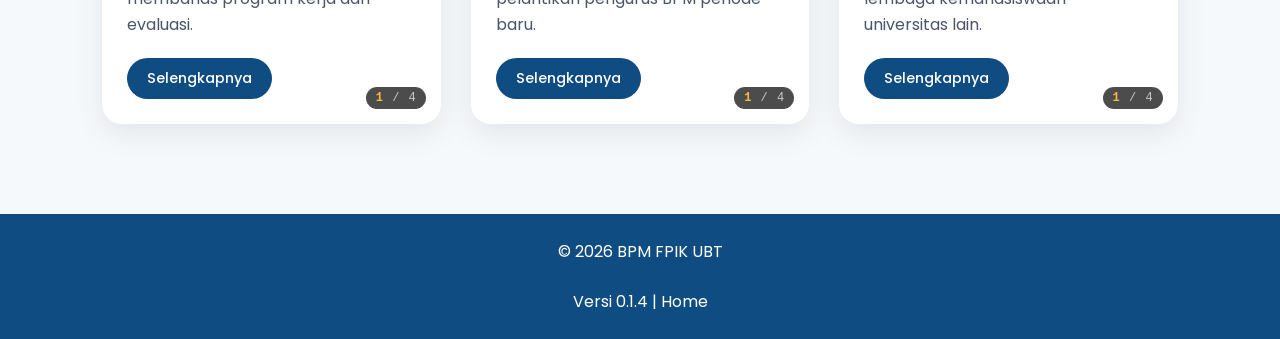
==== commit dac986b5: "Update index.html" ====
--- a/index.html
+++ b/index.html
@@ -22,7 +22,7 @@
 </div>
 <div class="nav-menu">
 <a href="../index.html">Beranda</a>
-<a href="html/about.html">Tentang BPM</a>
+<a href="html/about.html">Tentang</a>
 <a href="html/dashboard/dashboard.html">Dashboard</a>
 </div>
 </nav>
@@ -447,4 +447,4 @@
 });
 </script>
 </body>
-</html>+</html>
